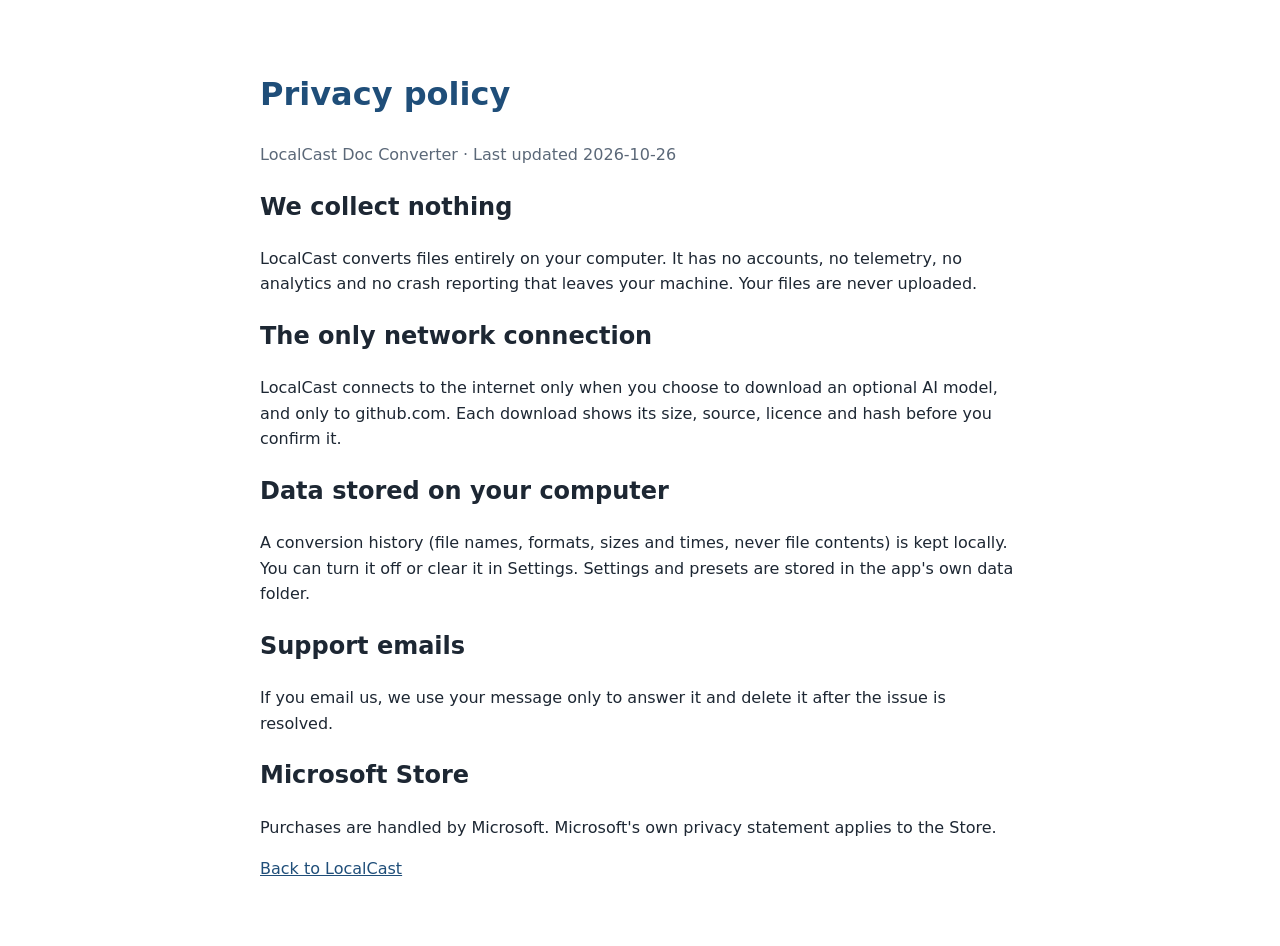
==== docs/privacy.html @ b30e444a "Initial public resources: catalogue, landing page, privacy policy, issue templates Co-Authored-By: C" ====
<!doctype html>
<html lang="en">
<head>
  <meta charset="utf-8">
  <meta name="viewport" content="width=device-width, initial-scale=1">
  <title>LocalCast Privacy Policy</title>
  <style>
    :root { --primary: #1F4E79; --text: #1d2733; --muted: #5b6878; --bg: #ffffff; }
    @media (prefers-color-scheme: dark) {
      :root { --primary: #7fb2e0; --text: #e6edf3; --muted: #9aa7b4; --bg: #10161d; }
    }
    body { margin: 0; font-family: system-ui, "Segoe UI", sans-serif; color: var(--text); background: var(--bg); line-height: 1.6; }
    main { max-width: 760px; margin: 0 auto; padding: 48px 16px; }
    h1 { color: var(--primary); }
    a { color: var(--primary); }
    .muted { color: var(--muted); }
  </style>
</head>
<body>
<main>
  <h1>Privacy policy</h1>
  <p class="muted">LocalCast Doc Converter · Last updated 2026-10-26</p>

  <h2>We collect nothing</h2>
  <p>LocalCast converts files entirely on your computer. It has no accounts, no telemetry, no analytics and no
    crash reporting that leaves your machine. Your files are never uploaded.</p>

  <h2>The only network connection</h2>
  <p>LocalCast connects to the internet only when you choose to download an optional AI model, and only to
    github.com. Each download shows its size, source, licence and hash before you confirm it.</p>

  <h2>Data stored on your computer</h2>
  <p>A conversion history (file names, formats, sizes and times, never file contents) is kept locally. You can turn
    it off or clear it in Settings. Settings and presets are stored in the app's own data folder.</p>

  <h2>Support emails</h2>
  <p>If you email us, we use your message only to answer it and delete it after the issue is resolved.</p>

  <h2>Microsoft Store</h2>
  <p>Purchases are handled by Microsoft. Microsoft's own privacy statement applies to the Store.</p>

  <p><a href="index.html">Back to LocalCast</a></p>
</main>
</body>
</html>
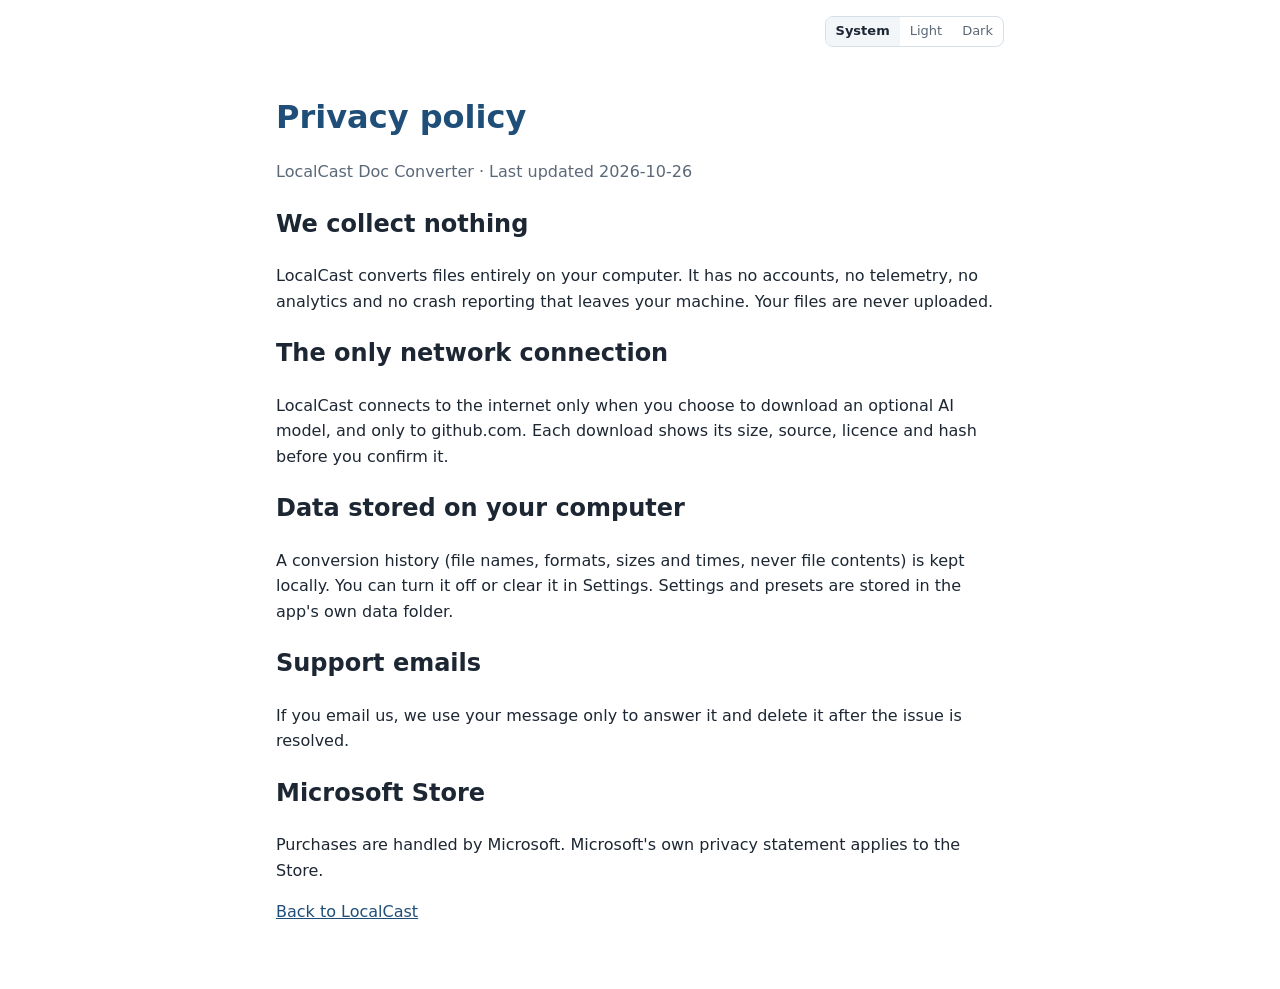
==== commit 177b6e6d: "Add System/Light/Dark theme switch to landing and privacy pages Co-Authored-By: Claude Opus 5.5 <nor" ====
--- a/docs/privacy.html
+++ b/docs/privacy.html
@@ -4,19 +4,17 @@
   <meta charset="utf-8">
   <meta name="viewport" content="width=device-width, initial-scale=1">
   <title>LocalCast Privacy Policy</title>
-  <style>
-    :root { --primary: #1F4E79; --text: #1d2733; --muted: #5b6878; --bg: #ffffff; }
-    @media (prefers-color-scheme: dark) {
-      :root { --primary: #7fb2e0; --text: #e6edf3; --muted: #9aa7b4; --bg: #10161d; }
-    }
-    body { margin: 0; font-family: system-ui, "Segoe UI", sans-serif; color: var(--text); background: var(--bg); line-height: 1.6; }
-    main { max-width: 760px; margin: 0 auto; padding: 48px 16px; }
-    h1 { color: var(--primary); }
-    a { color: var(--primary); }
-    .muted { color: var(--muted); }
-  </style>
+  <link rel="stylesheet" href="theme.css">
+  <script src="theme.js"></script>
 </head>
 <body>
+<div class="topbar">
+  <div class="theme-switch" role="group" aria-label="Colour theme">
+    <button type="button" data-mode="system" aria-pressed="true">System</button>
+    <button type="button" data-mode="light" aria-pressed="false">Light</button>
+    <button type="button" data-mode="dark" aria-pressed="false">Dark</button>
+  </div>
+</div>
 <main>
   <h1>Privacy policy</h1>
   <p class="muted">LocalCast Doc Converter · Last updated 2026-10-26</p>
--- a/docs/theme.css
+++ b/docs/theme.css
@@ -0,0 +1,33 @@
+:root {
+  --primary: #1F4E79; --text: #1d2733; --muted: #5b6878; --bg: #ffffff; --card: #f3f6f9; --border: #d6dee6;
+  color-scheme: light;
+}
+@media (prefers-color-scheme: dark) {
+  :root:not([data-theme="light"]) {
+    --primary: #7fb2e0; --text: #e6edf3; --muted: #9aa7b4; --bg: #10161d; --card: #1a232d; --border: #2a3542;
+    color-scheme: dark;
+  }
+}
+:root[data-theme="dark"] {
+  --primary: #7fb2e0; --text: #e6edf3; --muted: #9aa7b4; --bg: #10161d; --card: #1a232d; --border: #2a3542;
+  color-scheme: dark;
+}
+
+* { box-sizing: border-box; }
+body { margin: 0; font-family: system-ui, "Segoe UI", sans-serif; color: var(--text); background: var(--bg); line-height: 1.6; }
+main { max-width: 760px; margin: 0 auto; padding: 24px 16px 48px; }
+h1 { color: var(--primary); margin-bottom: 4px; }
+a { color: var(--primary); }
+ul { padding-left: 20px; }
+.muted, .tag { color: var(--muted); }
+.tag { margin-top: 0; }
+.badge { display: inline-block; padding: 4px 10px; border-radius: 999px; background: var(--card); font-weight: 600; font-size: 14px; }
+footer { margin-top: 48px; color: var(--muted); font-size: 14px; }
+
+.topbar { display: flex; justify-content: flex-end; max-width: 760px; margin: 0 auto; padding: 16px 16px 0; }
+.theme-switch { display: inline-flex; border: 1px solid var(--border); border-radius: 8px; overflow: hidden; }
+.theme-switch button {
+  font: inherit; font-size: 13px; padding: 4px 10px; border: 0; background: transparent; color: var(--muted); cursor: pointer;
+}
+.theme-switch button[aria-pressed="true"] { background: var(--card); color: var(--text); font-weight: 600; }
+.theme-switch button:focus-visible { outline: 2px solid var(--primary); outline-offset: -2px; }
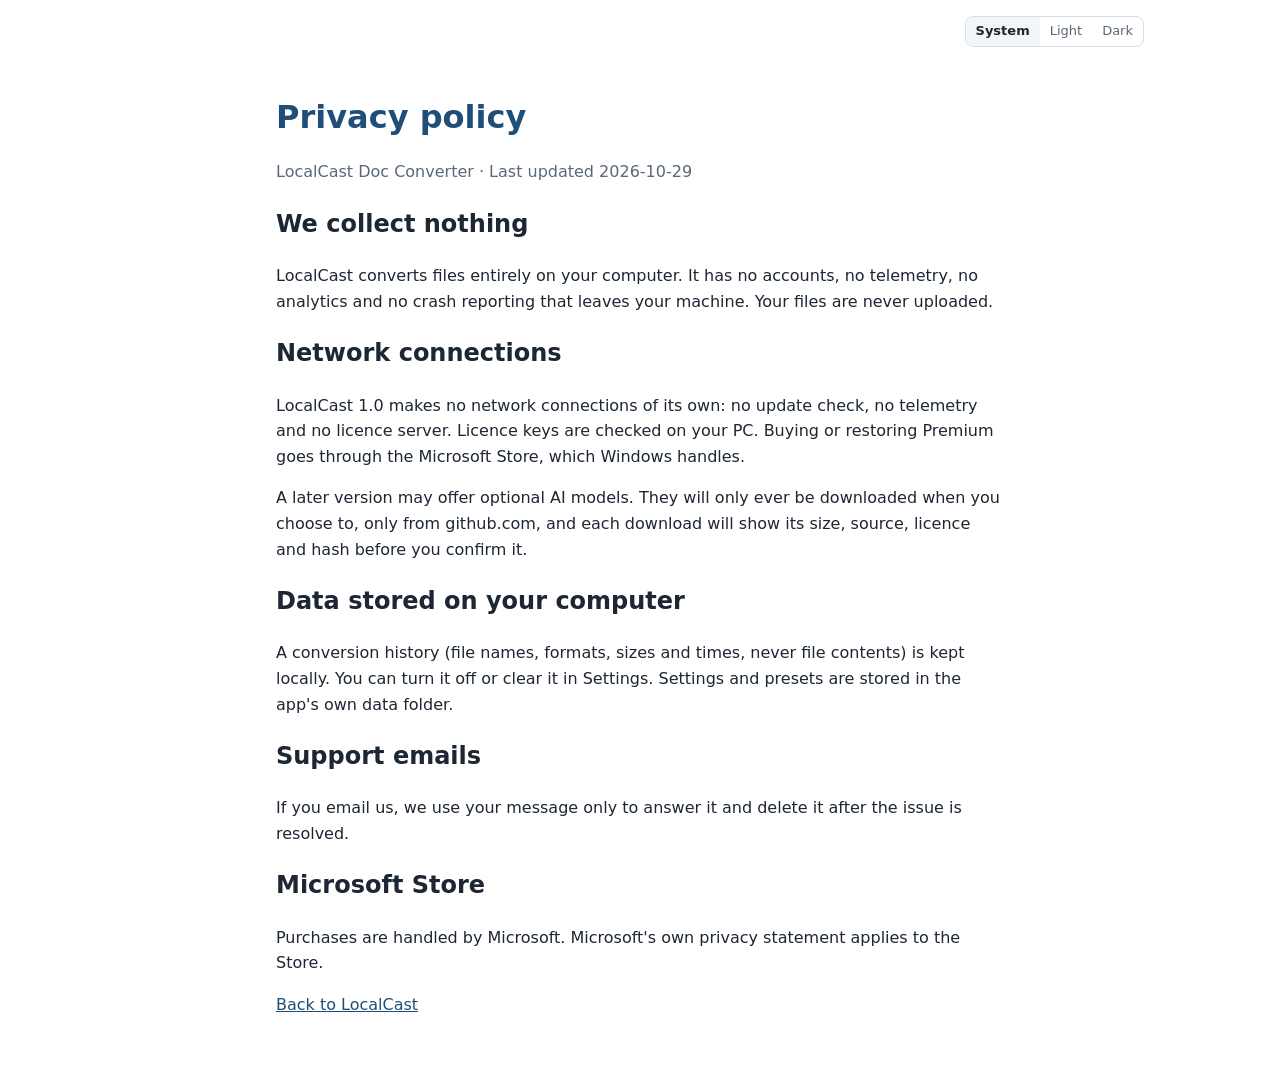
==== commit 6ab62fb0: "Landing page for v1.0: screenshots, feature cards, accurate network statement The privacy policy now" ====
--- a/docs/privacy.html
+++ b/docs/privacy.html
@@ -17,15 +17,18 @@
 </div>
 <main>
   <h1>Privacy policy</h1>
-  <p class="muted">LocalCast Doc Converter · Last updated 2026-10-26</p>
+  <p class="muted">LocalCast Doc Converter · Last updated 2026-10-29</p>
 
   <h2>We collect nothing</h2>
   <p>LocalCast converts files entirely on your computer. It has no accounts, no telemetry, no analytics and no
     crash reporting that leaves your machine. Your files are never uploaded.</p>
 
-  <h2>The only network connection</h2>
-  <p>LocalCast connects to the internet only when you choose to download an optional AI model, and only to
-    github.com. Each download shows its size, source, licence and hash before you confirm it.</p>
+  <h2>Network connections</h2>
+  <p>LocalCast 1.0 makes no network connections of its own: no update check, no telemetry and no licence server.
+    Licence keys are checked on your PC. Buying or restoring Premium goes through the Microsoft Store, which
+    Windows handles.</p>
+  <p>A later version may offer optional AI models. They will only ever be downloaded when you choose to, only from
+    github.com, and each download will show its size, source, licence and hash before you confirm it.</p>
 
   <h2>Data stored on your computer</h2>
   <p>A conversion history (file names, formats, sizes and times, never file contents) is kept locally. You can turn
--- a/docs/theme.css
+++ b/docs/theme.css
@@ -24,10 +24,38 @@
 .badge { display: inline-block; padding: 4px 10px; border-radius: 999px; background: var(--card); font-weight: 600; font-size: 14px; }
 footer { margin-top: 48px; color: var(--muted); font-size: 14px; }
 
-.topbar { display: flex; justify-content: flex-end; max-width: 760px; margin: 0 auto; padding: 16px 16px 0; }
+.topbar { display: flex; justify-content: flex-end; max-width: 1040px; margin: 0 auto; padding: 16px 16px 0; }
 .theme-switch { display: inline-flex; border: 1px solid var(--border); border-radius: 8px; overflow: hidden; }
 .theme-switch button {
   font: inherit; font-size: 13px; padding: 4px 10px; border: 0; background: transparent; color: var(--muted); cursor: pointer;
 }
 .theme-switch button[aria-pressed="true"] { background: var(--card); color: var(--text); font-weight: 600; }
 .theme-switch button:focus-visible { outline: 2px solid var(--primary); outline-offset: -2px; }
+
+/* Landing page: the app's blue-to-violet accent, screenshots and feature cards. */
+:root { --grad-a: #2563eb; --grad-b: #7c3aed; --shadow: 0 12px 40px rgba(30, 41, 80, .18); }
+@media (prefers-color-scheme: dark) {
+  :root:not([data-theme="light"]) { --grad-a: #3b82f6; --grad-b: #8b5cf6; --shadow: 0 12px 40px rgba(0, 0, 0, .5); }
+}
+:root[data-theme="dark"] { --grad-a: #3b82f6; --grad-b: #8b5cf6; --shadow: 0 12px 40px rgba(0, 0, 0, .5); }
+
+main.wide { max-width: 1040px; }
+.hero { text-align: center; padding: 24px 0 8px; }
+.hero h1 {
+  font-size: clamp(32px, 6vw, 52px); line-height: 1.1; margin: 12px 0 8px;
+  background: linear-gradient(90deg, var(--grad-a), var(--grad-b)); -webkit-background-clip: text; background-clip: text;
+  color: transparent;
+}
+.hero .tag { font-size: 18px; max-width: 640px; margin: 0 auto; }
+.hero .status { display: inline-block; margin-top: 16px; padding: 6px 14px; border-radius: 8px; color: #fff; font-weight: 600;
+  background: linear-gradient(90deg, var(--grad-a), var(--grad-b)); }
+.badge { border: 1px solid var(--border); }
+.shot { margin: 32px 0; }
+.shot img { display: block; width: 100%; height: auto; border-radius: 12px; border: 1px solid var(--border); box-shadow: var(--shadow); }
+.features { display: grid; grid-template-columns: repeat(2, minmax(0, 1fr)); gap: 16px; }
+.card { background: var(--card); border: 1px solid var(--border); border-radius: 12px; padding: 16px 20px;
+  border-top: 3px solid var(--grad-a); }
+.card:nth-child(even) { border-top-color: var(--grad-b); }
+.card h2 { margin: 0 0 6px; font-size: 18px; }
+.card p { margin: 0; color: var(--muted); }
+@media (max-width: 640px) { .features { grid-template-columns: 1fr; } }
